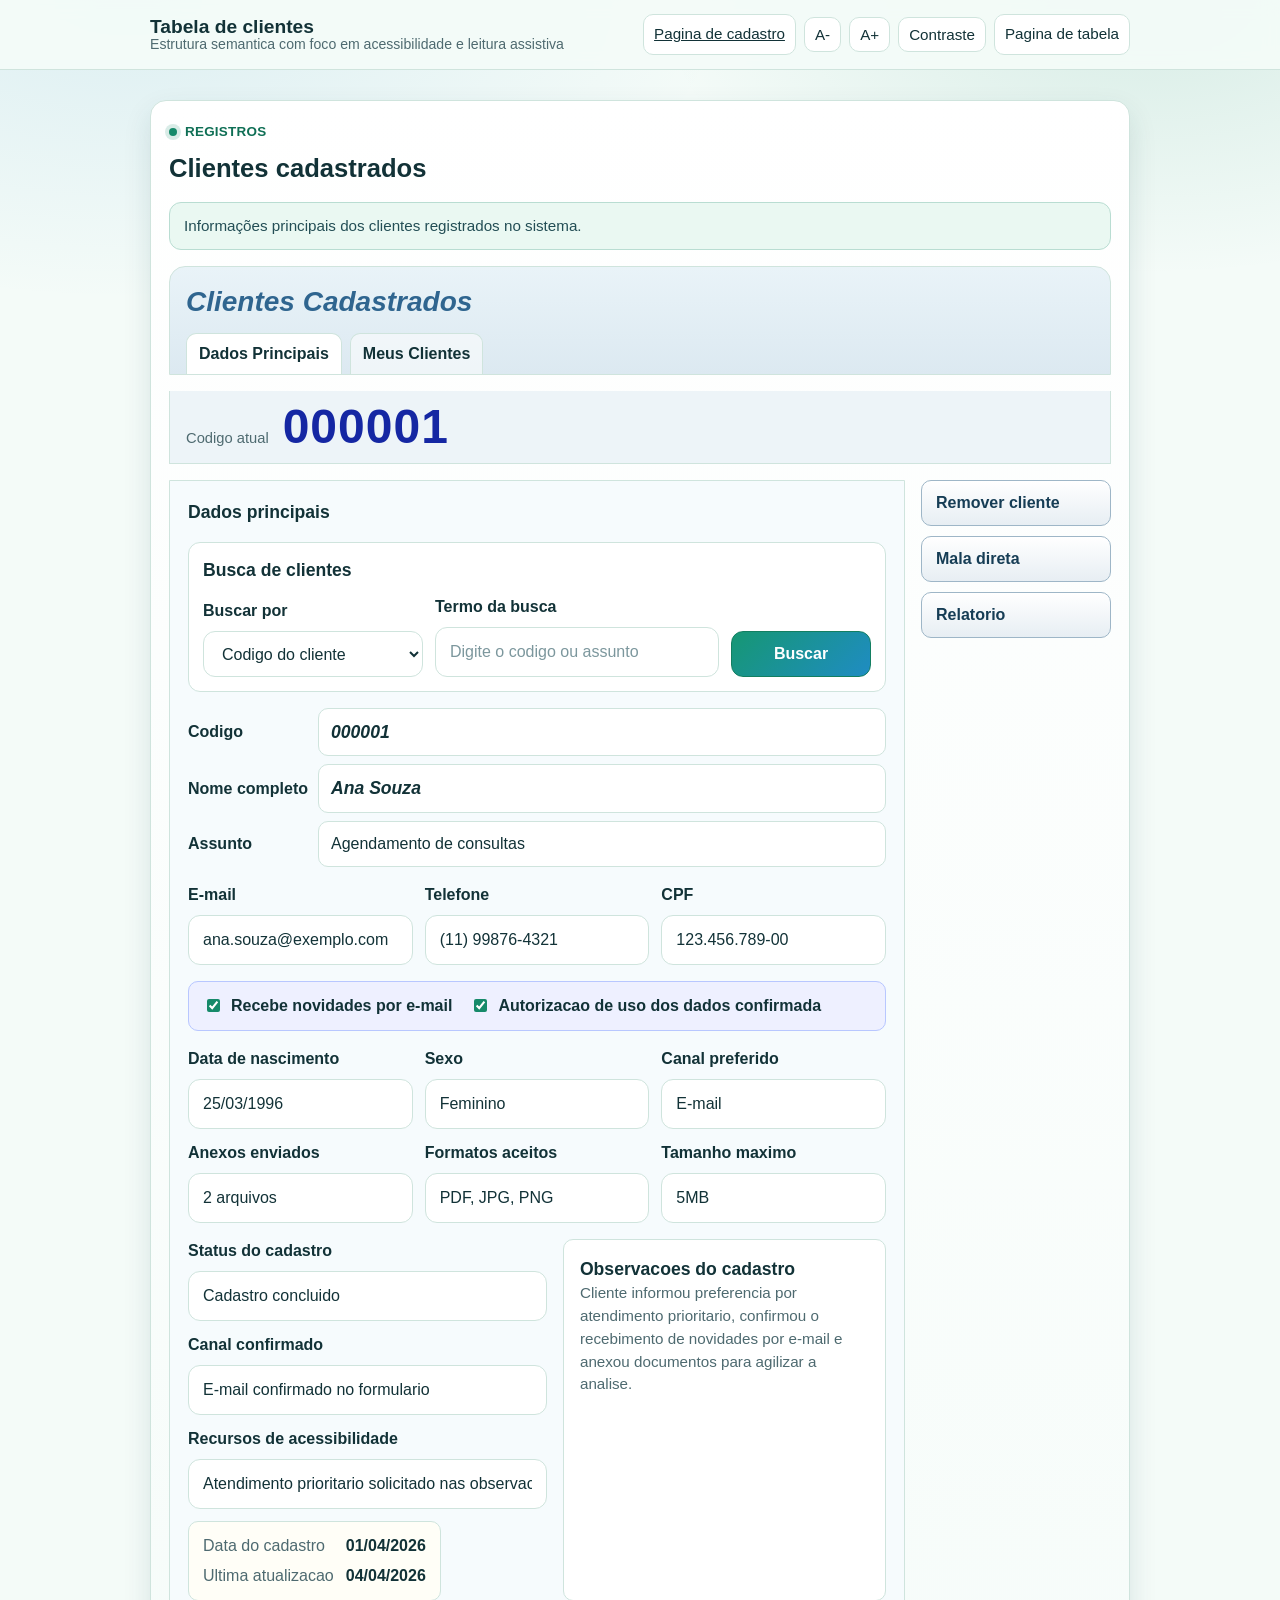
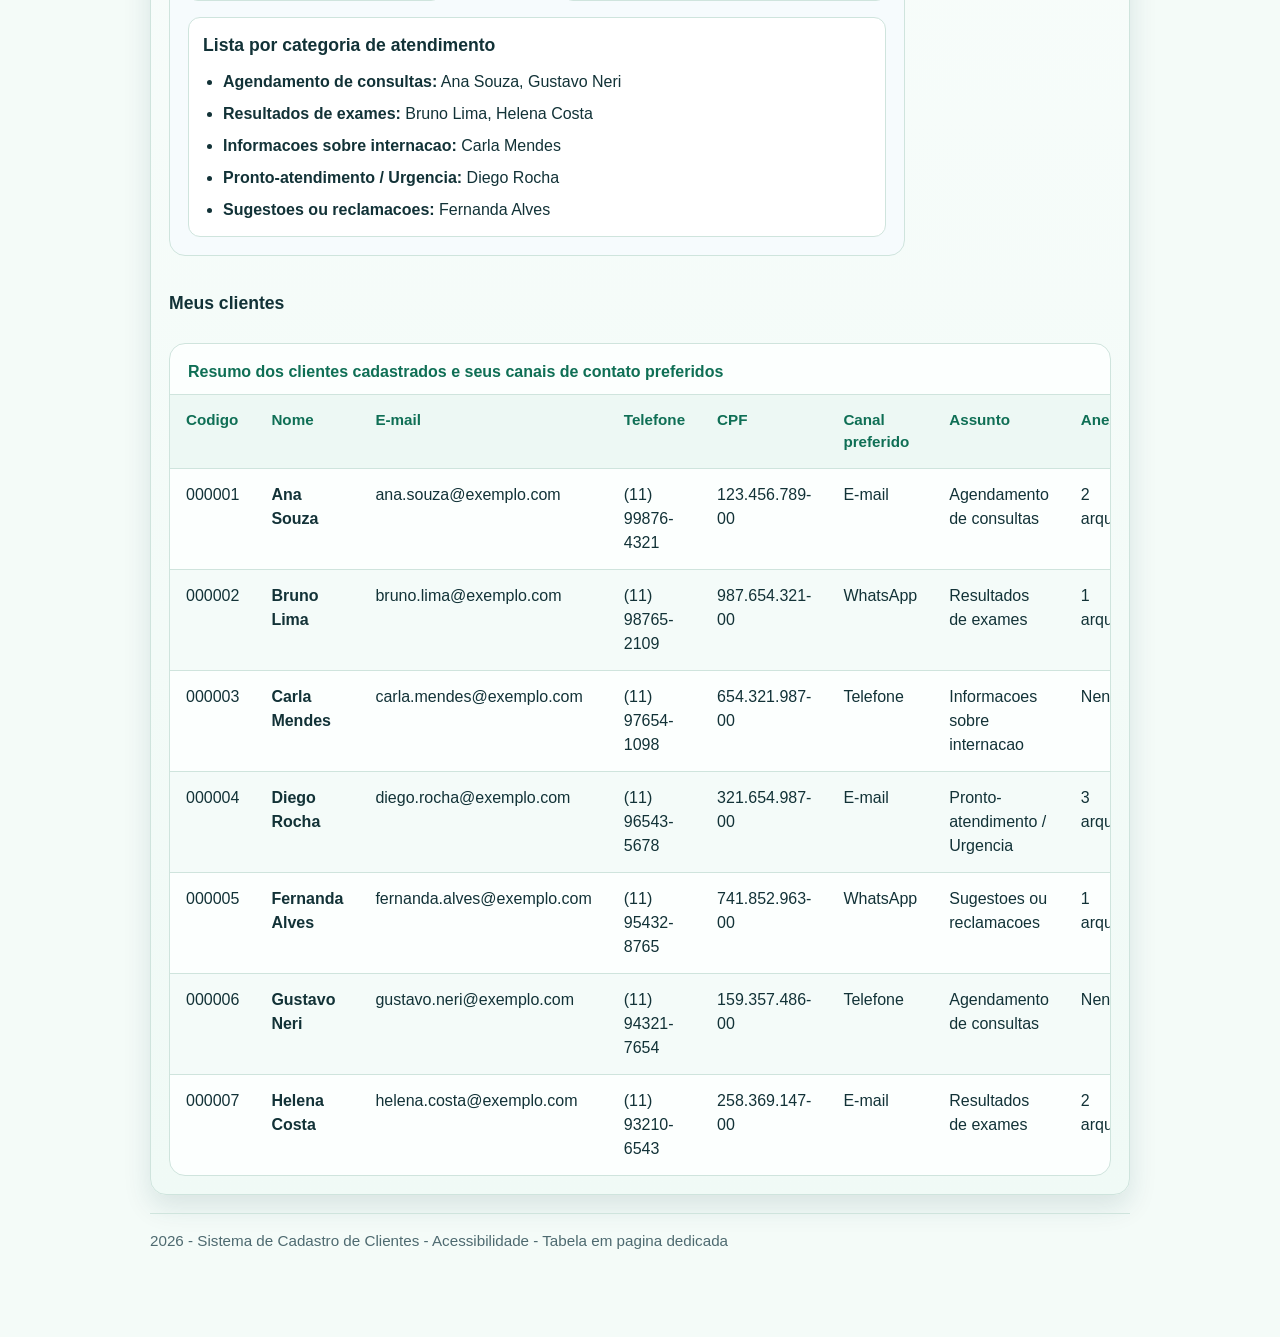
==== tabela.html @ d039dc59 "Tabela ajustada com dados mockados" ====
<!doctype html>
<html lang="pt-br">

<head>
  <meta charset="utf-8" />
  <meta name="viewport" content="width=device-width, initial-scale=1" />
  <title>Tabela de Clientes</title>
  <link rel="stylesheet" href="styles.css" />
  <script src="script.js" defer></script>
</head>

<body>
  <a class="skip-link" href="#conteudo-principal">Pular para o conteudo principal</a>

  <div class="topbar">
    <div class="container">
      <div class="topbar-inner">
        <div class="brand">
          <div class="brand-title">
            <div class="name">Tabela de clientes</div>
            <div class="tagline">Estrutura semantica com foco em acessibilidade e leitura assistiva</div>
          </div>
        </div>

        <div class="tools">
          <a class="nav-item" href="index.html">Pagina de cadastro</a>
          <button class="nav-item" id="btn-diminuir" title="Diminuir fonte"
            aria-label="Diminuir tamanho da fonte">A-</button>
          <button class="nav-item" id="btn-aumentar" title="Aumentar fonte"
            aria-label="Aumentar tamanho da fonte">A+</button>
          <button class="nav-item" id="btn-contraste" title="Alternar modo alto contraste"
            aria-pressed="false">Contraste</button>
          <span class="nav-item" aria-disabled="true">Pagina de tabela</span>
        </div>
      </div>
    </div>
  </div>

  <p id="acessibilidade-status" class="sr-only" role="status" aria-live="polite" aria-atomic="true"></p>

  <main class="page" id="conteudo-principal">
    <div class="container">
      <div class="card form-card">
        <div class="card-pad">
          <div class="kicker"><span class="dot"></span> Registros</div>
          <div class="headline form-headline">Clientes cadastrados</div>
          <section class="legacy-panel" aria-labelledby="titulo-painel" aria-describedby="descricao-tabela">
            <h2 class="sr-only" id="titulo-painel">Painel de clientes cadastrados</h2>
            <p class="form-helper" id="descricao-tabela">
              Informações principais dos clientes registrados no sistema.
            </p>

            <div class="legacy-header">
              <h3 class="legacy-title">Clientes Cadastrados</h3>
              <nav class="legacy-tabs" aria-label="Secoes da pagina de clientes">
                <a class="legacy-tab legacy-tab-active" href="#dados-principais" aria-current="page">Dados
                  Principais</a>
                <a class="legacy-tab" href="#meus-clientes">Meus Clientes</a>
              </nav>
            </div>

            <div class="legacy-toolbar" aria-label="Resumo do registro atual">
              <div class="legacy-toolbar-field">
                <span class="legacy-toolbar-label">Codigo atual</span>
                <strong class="legacy-code" aria-label="Codigo do cliente atual">000001</strong>
              </div>
            </div>

            <div class="legacy-layout">
              <section class="legacy-main" id="dados-principais" aria-labelledby="dados-principais-titulo">
                <h3 class="section-title section-title-no-margin" id="dados-principais-titulo">Dados principais</h3>

                <div class="table-search-panel" aria-labelledby="titulo-busca">
                  <h4 class="section-title section-title-no-margin" id="titulo-busca">Busca de clientes</h4>
                  <div class="table-search-grid">
                    <div class="form-group">
                      <label class="form-label" for="filtro-tipo">Buscar por</label>
                      <select class="form-input" id="filtro-tipo" name="filtro-tipo">
                        <option value="codigo">Codigo do cliente</option>
                        <option value="assunto">Assunto</option>
                      </select>
                    </div>
                    <div class="form-group">
                      <label class="form-label" for="filtro-valor">Termo da busca</label>
                      <input class="form-input" id="filtro-valor" name="filtro-valor" type="search"
                        placeholder="Digite o codigo ou assunto" />
                    </div>
                    <div class="form-group table-search-action">
                      <button class="form-button form-button-primary" id="btn-buscar-clientes"
                        type="button">Buscar</button>
                    </div>
                  </div>
                </div>

                <dl class="client-summary">
                  <div class="summary-row summary-row-strong">
                    <dt>Codigo</dt>
                    <dd>000001</dd>
                  </div>
                  <div class="summary-row summary-row-strong">
                    <dt>Nome completo</dt>
                    <dd>Ana Souza</dd>
                  </div>
                  <div class="summary-row">
                    <dt>Assunto</dt>
                    <dd>Agendamento de consultas</dd>
                  </div>
                </dl>

                <div class="legacy-grid legacy-grid-top">
                  <div class="form-group">
                    <label class="form-label" for="email-cliente">E-mail</label>
                    <input class="form-input" id="email-cliente" name="email-cliente" type="email"
                      value="ana.souza@exemplo.com" />
                  </div>
                  <div class="form-group">
                    <label class="form-label" for="telefone-cliente">Telefone</label>
                    <input class="form-input" id="telefone-cliente" name="telefone-cliente" type="tel"
                      value="(11) 99876-4321" />
                  </div>
                  <div class="form-group">
                    <label class="form-label" for="cpf-cliente">CPF</label>
                    <input class="form-input" id="cpf-cliente" name="cpf-cliente" type="text" value="123.456.789-00" />
                  </div>
                </div>

                <fieldset class="legacy-flags">
                  <legend class="sr-only">Consentimentos e preferencias</legend>
                  <label class="legacy-check">
                    <input type="checkbox" checked />
                    <span>Recebe novidades por e-mail</span>
                  </label>
                  <label class="legacy-check">
                    <input type="checkbox" checked />
                    <span>Autorizacao de uso dos dados confirmada</span>
                  </label>
                </fieldset>

                <div class="legacy-grid legacy-grid-address">
                  <div class="form-group">
                    <label class="form-label" for="nascimento-cliente">Data de nascimento</label>
                    <input class="form-input" id="nascimento-cliente" name="nascimento-cliente" type="text"
                      value="25/03/1996" />
                  </div>
                  <div class="form-group">
                    <label class="form-label" for="sexo-cliente">Sexo</label>
                    <input class="form-input" id="sexo-cliente" name="sexo-cliente" type="text" value="Feminino" />
                  </div>
                  <div class="form-group">
                    <label class="form-label" for="canal-preferido">Canal preferido</label>
                    <input class="form-input" id="canal-preferido" name="canal-preferido" type="text" value="E-mail" />
                  </div>
                  <div class="form-group">
                    <label class="form-label" for="anexos-enviados">Anexos enviados</label>
                    <input class="form-input" id="anexos-enviados" name="anexos-enviados" type="text"
                      value="2 arquivos" />
                  </div>
                  <div class="form-group">
                    <label class="form-label" for="formatos-anexo">Formatos aceitos</label>
                    <input class="form-input" id="formatos-anexo" name="formatos-anexo" type="text"
                      value="PDF, JPG, PNG" />
                  </div>
                  <div class="form-group">
                    <label class="form-label" for="limite-anexo">Tamanho maximo</label>
                    <input class="form-input" id="limite-anexo" name="limite-anexo" type="text" value="5MB" />
                  </div>
                </div>

                <div class="legacy-details">
                  <div class="legacy-contacts">
                    <div class="form-group">
                      <label class="form-label" for="status-cadastro">Status do cadastro</label>
                      <input class="form-input" id="status-cadastro" name="status-cadastro" type="text"
                        value="Cadastro concluido" />
                    </div>
                    <div class="form-group">
                      <label class="form-label" for="origem-contato">Canal confirmado</label>
                      <input class="form-input" id="origem-contato" name="origem-contato" type="text"
                        value="E-mail confirmado no formulario" />
                    </div>
                    <div class="form-group">
                      <label class="form-label" for="recursos-acessibilidade">Recursos de acessibilidade</label>
                      <input class="form-input" id="recursos-acessibilidade" name="recursos-acessibilidade" type="text"
                        value="Atendimento prioritario solicitado nas observacoes" />
                    </div>

                    <div class="legacy-date-card">
                      <span class="legacy-date-label">Data do cadastro</span>
                      <strong>01/04/2026</strong>
                      <span class="legacy-date-label">Ultima atualizacao</span>
                      <strong>04/04/2026</strong>
                    </div>
                  </div>

                  <div class="legacy-notes">
                    <h4 class="section-title section-title-no-margin">Observacoes do cadastro</h4>
                    <p class="table-note">
                      Cliente informou preferencia por atendimento prioritario, confirmou o recebimento de novidades por
                      e-mail e anexou documentos para agilizar a analise.
                    </p>
                  </div>
                </div>

                <section class="category-panel" aria-labelledby="titulo-categorias">
                  <h4 class="section-title section-title-no-margin" id="titulo-categorias">Lista por categoria de
                    atendimento</h4>
                  <ul class="category-list">
                    <li><strong>Agendamento de consultas:</strong> Ana Souza, Gustavo Neri</li>
                    <li><strong>Resultados de exames:</strong> Bruno Lima, Helena Costa</li>
                    <li><strong>Informacoes sobre internacao:</strong> Carla Mendes</li>
                    <li><strong>Pronto-atendimento / Urgencia:</strong> Diego Rocha</li>
                    <li><strong>Sugestoes ou reclamacoes:</strong> Fernanda Alves</li>
                  </ul>
                </section>
              </section>

              <aside class="legacy-sidebar" aria-label="Acoes do cadastro">
                <button class="legacy-action" type="button">Remover cliente</button>
                <button class="legacy-action" type="button">Mala direta</button>
                <button class="legacy-action" type="button">Relatorio</button>
              </aside>
            </div>

            <section class="table-section" id="meus-clientes" aria-labelledby="titulo-tabela">
              <h3 class="section-title" id="titulo-tabela">Meus clientes</h3>
              <div class="table-wrapper" tabindex="0" role="region" aria-labelledby="caption-clientes"
                aria-describedby="descricao-tabela">
                <table class="data-table" id="tabela-clientes">
                  <caption id="caption-clientes">Resumo dos clientes cadastrados e seus canais de contato preferidos
                  </caption>
                  <thead>
                    <tr>
                      <th scope="col">Codigo</th>
                      <th scope="col">Nome</th>
                      <th scope="col">E-mail</th>
                      <th scope="col">Telefone</th>
                      <th scope="col">CPF</th>
                      <th scope="col">Canal preferido</th>
                      <th scope="col">Assunto</th>
                      <th scope="col">Anexos</th>
                      <th scope="col">Consentimento</th>
                    </tr>
                  </thead>
                  <tbody>
                    <tr data-codigo="000001" data-assunto="agendamento de consultas">
                      <td>000001</td>
                      <th scope="row">Ana Souza</th>
                      <td>ana.souza@exemplo.com</td>
                      <td>(11) 99876-4321</td>
                      <td>123.456.789-00</td>
                      <td>E-mail</td>
                      <td>Agendamento de consultas</td>
                      <td>2 arquivos</td>
                      <td><span class="status-badge status-ok">Confirmado</span></td>
                    </tr>
                    <tr data-codigo="000002" data-assunto="resultados de exames">
                      <td>000002</td>
                      <th scope="row">Bruno Lima</th>
                      <td>bruno.lima@exemplo.com</td>
                      <td>(11) 98765-2109</td>
                      <td>987.654.321-00</td>
                      <td>WhatsApp</td>
                      <td>Resultados de exames</td>
                      <td>1 arquivo</td>
                      <td><span class="status-badge status-ok">Confirmado</span></td>
                    </tr>
                    <tr data-codigo="000003" data-assunto="informacoes sobre internacao">
                      <td>000003</td>
                      <th scope="row">Carla Mendes</th>
                      <td>carla.mendes@exemplo.com</td>
                      <td>(11) 97654-1098</td>
                      <td>654.321.987-00</td>
                      <td>Telefone</td>
                      <td>Informacoes sobre internacao</td>
                      <td>Nenhum</td>
                      <td><span class="status-badge status-warn">Pendente</span></td>
                    </tr>
                    <tr data-codigo="000004" data-assunto="pronto-atendimento / urgencia">
                      <td>000004</td>
                      <th scope="row">Diego Rocha</th>
                      <td>diego.rocha@exemplo.com</td>
                      <td>(11) 96543-5678</td>
                      <td>321.654.987-00</td>
                      <td>E-mail</td>
                      <td>Pronto-atendimento / Urgencia</td>
                      <td>3 arquivos</td>
                      <td><span class="status-badge status-info">Em analise</span></td>
                    </tr>
                    <tr data-codigo="000005" data-assunto="sugestoes ou reclamacoes">
                      <td>000005</td>
                      <th scope="row">Fernanda Alves</th>
                      <td>fernanda.alves@exemplo.com</td>
                      <td>(11) 95432-8765</td>
                      <td>741.852.963-00</td>
                      <td>WhatsApp</td>
                      <td>Sugestoes ou reclamacoes</td>
                      <td>1 arquivo</td>
                      <td><span class="status-badge status-ok">Confirmado</span></td>
                    </tr>
                    <tr data-codigo="000006" data-assunto="agendamento de consultas">
                      <td>000006</td>
                      <th scope="row">Gustavo Neri</th>
                      <td>gustavo.neri@exemplo.com</td>
                      <td>(11) 94321-7654</td>
                      <td>159.357.486-00</td>
                      <td>Telefone</td>
                      <td>Agendamento de consultas</td>
                      <td>Nenhum</td>
                      <td><span class="status-badge status-warn">Pendente</span></td>
                    </tr>
                    <tr data-codigo="000007" data-assunto="resultados de exames">
                      <td>000007</td>
                      <th scope="row">Helena Costa</th>
                      <td>helena.costa@exemplo.com</td>
                      <td>(11) 93210-6543</td>
                      <td>258.369.147-00</td>
                      <td>E-mail</td>
                      <td>Resultados de exames</td>
                      <td>2 arquivos</td>
                      <td><span class="status-badge status-info">Em analise</span></td>
                    </tr>
                  </tbody>
                </table>
              </div>
            </section>
          </section>
        </div>
      </div>

      <div class="footer">
        <div class="container">
          2026 - Sistema de Cadastro de Clientes - Acessibilidade - Tabela em pagina dedicada
        </div>
      </div>
    </div>
  </main>
</body>

</html>
---- styles.css ----
﻿:root {
  --bg: #f4fbf8;
  --bg-soft: #e8f6f1;
  --surface: #ffffff;
  --surface-alt: #f0faf6;
  --text: #123237;
  --muted: #4e6a70;
  --brand: #168a6a;
  --brand-strong: #0f6f55;
  --accent: #1f8cc3;
  --border: #cfe4dd;
  --shadow: 0 12px 28px rgba(17, 68, 78, 0.12);
  --focus: rgba(22, 138, 106, 0.35);
  --base-font: 16px;
}

* {
  box-sizing: border-box;
}

body {
  margin: 0;
  font-family: "Segoe UI", Tahoma, Geneva, Verdana, sans-serif;
  background:
    radial-gradient(1000px 500px at 10% 0%, rgba(31, 140, 195, 0.11), transparent 60%),
    radial-gradient(900px 500px at 90% 0%, rgba(22, 138, 106, 0.13), transparent 55%),
    var(--bg);
  color: var(--text);
  font-size: var(--base-font);
  line-height: 1.5;
}

.container {
  width: min(980px, 92vw);
  margin: 0 auto;
}

.topbar {
  position: sticky;
  top: 0;
  z-index: 50;
  background: rgba(244, 251, 248, 0.94);
  backdrop-filter: blur(8px);
  border-bottom: 1px solid var(--border);
}

.topbar-inner {
  display: flex;
  align-items: center;
  justify-content: space-between;
  gap: 16px;
  padding: 14px 0;
}

.brand {
  display: flex;
  align-items: center;
}

.brand-title {
  display: flex;
  flex-direction: column;
  line-height: 1.1;
}

.brand-title .name {
  font-weight: 800;
  font-size: 1.2rem;
}

.brand-title .tagline {
  font-size: 0.88em;
  color: var(--muted);
}

.tools {
  display: flex;
  gap: 8px;
  align-items: center;
  flex-wrap: wrap;
  justify-content: flex-end;
}

.nav-item {
  padding: 8px 10px;
  border-radius: 10px;
  border: 1px solid var(--border);
  background: var(--surface);
  color: var(--text);
  font-size: 0.95em;
  cursor: pointer;
  outline: 2px solid transparent;
  outline-offset: 2px;
  transition: border-color 0.15s ease, transform 0.05s ease, outline-color 0.15s ease;
}

.nav-item:hover {
  border-color: #9ac7bb;
}

.nav-item:focus {
  outline-color: var(--focus);
  border-color: var(--brand);
}

.nav-item:active {
  transform: translateY(1px);
}

.skip-link {
  position: absolute;
  left: 12px;
  top: -48px;
  padding: 10px 12px;
  border-radius: 10px;
  background: var(--brand-strong);
  color: #ffffff;
  text-decoration: none;
  font-weight: 700;
  z-index: 100;
}

.skip-link:focus {
  top: 12px;
  outline: 3px solid var(--focus);
}

.page {
  padding: 20px 0 56px;
}

.card {
  border: 1px solid var(--border);
  border-radius: 16px;
  background: linear-gradient(180deg, var(--surface), var(--surface-alt));
  box-shadow: var(--shadow);
}

.form-card {
  margin-top: 10px;
}

.card-pad {
  padding: 18px;
}

.kicker {
  display: inline-flex;
  align-items: center;
  gap: 8px;
  color: var(--brand-strong);
  font-size: 0.84em;
  letter-spacing: 0.25px;
  text-transform: uppercase;
  font-weight: 700;
}

.dot {
  width: 8px;
  height: 8px;
  border-radius: 999px;
  background: var(--brand);
  box-shadow: 0 0 0 4px rgba(22, 138, 106, 0.16);
}

.headline {
  margin-top: 10px;
  font-size: clamp(1.35rem, 2vw, 1.9rem);
  line-height: 1.2;
  font-weight: 800;
}

.form-headline {
  margin-bottom: 6px;
}

.subhead {
  margin-top: 10px;
  color: var(--muted);
}

.form-subhead {
  max-width: 70ch;
}

.section-title {
  margin: 0 0 12px;
  font-size: 1.1rem;
  font-weight: 800;
}

.section-title-no-margin {
  margin: 0;
}

.sr-only {
  position: absolute;
  width: 1px;
  height: 1px;
  padding: 0;
  margin: -1px;
  overflow: hidden;
  clip: rect(0, 0, 0, 0);
  white-space: nowrap;
  border: 0;
}

.client-form {
  margin-top: 18px;
  display: grid;
  gap: 16px;
}

.form-helper {
  margin: 0;
  padding: 12px 14px;
  border-radius: 12px;
  border: 1px solid #b9ddd2;
  background: #eaf8f2;
  color: #234e55;
  font-size: 0.95em;
}

.form-fieldset {
  margin: 0;
  padding: 16px;
  border: 1px solid var(--border);
  border-radius: 14px;
  background: #fcfffe;
}

.form-legend {
  padding: 0 8px;
  font-weight: 800;
}

.form-grid {
  display: grid;
  grid-template-columns: repeat(2, minmax(0, 1fr));
  gap: 14px;
}

.form-group {
  display: grid;
  gap: 8px;
}

.form-group-full {
  grid-column: 1 / -1;
}

.form-label {
  font-weight: 700;
}

.form-input {
  width: 100%;
  min-height: 46px;
  padding: 12px 14px;
  border: 1px solid var(--border);
  border-radius: 12px;
  background: #ffffff;
  color: var(--text);
  font: inherit;
}

.form-input::placeholder {
  color: #7c979d;
}

.form-input:focus,
.choice-card:focus-within,
.check-item:focus-within,
.form-button:focus {
  outline: 3px solid var(--focus);
  outline-offset: 2px;
  border-color: var(--brand);
}

.form-textarea {
  min-height: 120px;
  resize: vertical;
}

.form-hint {
  margin: 0;
  color: var(--muted);
  font-size: 0.92em;
}

.upload-zone {
  position: relative;
  display: grid;
  place-items: center;
  min-height: 200px;
  padding: 24px;
  border: 3px dashed var(--brand);
  border-radius: 20px;
  background:
    radial-gradient(circle at top, rgba(31, 140, 195, 0.1), transparent 55%),
    linear-gradient(180deg, #f8fdfb, #eaf7f1);
  cursor: pointer;
  overflow: hidden;
  transition: border-color 0.15s ease, background 0.15s ease, box-shadow 0.15s ease, transform 0.05s ease;
}

.upload-zone::before {
  content: "";
  position: absolute;
  inset: 10px;
  border: 1px dashed rgba(22, 138, 106, 0.22);
  border-radius: 14px;
  pointer-events: none;
}

.upload-zone:hover,
.upload-zone:focus {
  border-color: var(--accent);
  background:
    radial-gradient(circle at top, rgba(31, 140, 195, 0.14), transparent 55%),
    linear-gradient(180deg, #f3fbf8, #e2f4ed);
  box-shadow: 0 0 0 4px rgba(22, 138, 106, 0.12), 0 14px 26px rgba(17, 68, 78, 0.08);
}

.upload-zone:active {
  transform: translateY(1px);
}

.upload-zone.dragover {
  border-color: var(--brand-strong);
  background:
    radial-gradient(circle at top, rgba(31, 140, 195, 0.18), transparent 55%),
    linear-gradient(180deg, #e7f7f1, #d8f0e8);
  box-shadow: 0 0 0 5px rgba(31, 140, 195, 0.14), 0 14px 28px rgba(17, 68, 78, 0.12);
}

.upload-content {
  display: grid;
  gap: 8px;
  justify-items: center;
}

.upload-zone-image {
  width: 132px;
  max-width: 100%;
  height: auto;
  filter: drop-shadow(0 10px 18px rgba(17, 68, 78, 0.12));
  transition: transform 0.18s ease;
}

.upload-zone:hover .upload-zone-image,
.upload-zone:focus .upload-zone-image,
.upload-zone.dragover .upload-zone-image {
  transform: scale(1.05);
}

.upload-text {
  margin: 0;
  max-width: 34ch;
  color: var(--text);
  font-weight: 600;
  text-align: center;
}

.upload-link {
  color: inherit;
  font-weight: inherit;
  text-decoration: none;
}

.upload-help {
  display: grid;
  justify-items: center;
  gap: 10px;
  margin-top: 12px;
}

.upload-help-image {
  width: 72px;
  max-width: 100%;
  height: auto;
}

.upload-help-text {
  text-align: center;
  font-weight: 700;
}

.table-section {
  margin-top: 18px;
  display: grid;
  gap: 14px;
}

.legacy-panel {
  margin-top: 18px;
  display: grid;
  gap: 16px;
}

.legacy-header {
  display: grid;
  gap: 10px;
  padding: 14px 16px 0;
  border: 1px solid var(--border);
  border-radius: 16px 16px 0 0;
  background: linear-gradient(180deg, #e9f3f8, #dce9f1);
}

.legacy-title {
  margin: 0;
  color: #2f658f;
  font-size: 1.75rem;
  font-style: italic;
}

.legacy-tabs {
  display: flex;
  gap: 8px;
  flex-wrap: wrap;
}

.legacy-tab {
  padding: 8px 12px;
  border: 1px solid var(--border);
  border-bottom: none;
  border-radius: 10px 10px 0 0;
  background: rgba(255, 255, 255, 0.55);
  color: var(--text);
  text-decoration: none;
  font-weight: 700;
}

.legacy-tab-active {
  background: #ffffff;
}

.legacy-toolbar {
  display: flex;
  align-items: center;
  justify-content: space-between;
  gap: 16px;
  flex-wrap: wrap;
  padding: 12px 16px;
  border: 1px solid var(--border);
  border-top: none;
  background: #edf4f8;
}

.legacy-check {
  display: inline-flex;
  align-items: center;
  gap: 8px;
  font-weight: 600;
}

.legacy-check input {
  accent-color: var(--brand);
}

.legacy-toolbar-field {
  display: flex;
  align-items: baseline;
  gap: 14px;
}

.legacy-toolbar-label {
  color: var(--muted);
  font-size: 0.92em;
}

.legacy-code {
  color: #1527a3;
  font-size: clamp(2rem, 4vw, 3rem);
  line-height: 1;
  letter-spacing: 1px;
}

.legacy-layout {
  display: grid;
  grid-template-columns: minmax(0, 1fr) 190px;
  gap: 16px;
  align-items: start;
}

.legacy-main {
  display: grid;
  gap: 16px;
  padding: 18px;
  border: 1px solid var(--border);
  border-radius: 0 0 16px 16px;
  background: #f6fbfd;
}

.table-search-panel,
.category-panel {
  display: grid;
  gap: 12px;
  padding: 14px;
  border: 1px solid var(--border);
  border-radius: 12px;
  background: #ffffff;
}

.table-search-grid {
  display: grid;
  grid-template-columns: 220px minmax(0, 1fr) auto;
  gap: 12px;
  align-items: end;
}

.table-search-action {
  min-width: 140px;
}

.category-list {
  margin: 0;
  padding-left: 20px;
  color: var(--text);
}

.category-list li + li {
  margin-top: 8px;
}

.client-summary {
  margin: 0;
  display: grid;
  gap: 8px;
}

.summary-row {
  display: grid;
  grid-template-columns: 120px minmax(0, 1fr);
  gap: 10px;
  align-items: center;
}

.summary-row dt {
  font-weight: 700;
}

.summary-row dd {
  margin: 0;
  padding: 10px 12px;
  border: 1px solid var(--border);
  border-radius: 10px;
  background: #ffffff;
}

.summary-row-strong dd {
  font-size: 1.1rem;
  font-style: italic;
  font-weight: 800;
}

.legacy-grid {
  display: grid;
  gap: 12px;
}

.legacy-grid-top {
  grid-template-columns: repeat(3, minmax(0, 1fr));
}

.legacy-grid-address {
  grid-template-columns: repeat(3, minmax(0, 1fr));
}

.legacy-grid-phones {
  grid-template-columns: repeat(2, minmax(0, 1fr));
}

.legacy-col-span-2 {
  grid-column: span 2;
}

.legacy-flags {
  display: flex;
  flex-wrap: wrap;
  gap: 18px;
  margin: 0;
  padding: 12px 14px;
  border: 1px solid #b8c7ff;
  border-radius: 10px;
  background: #eef0ff;
}

.legacy-details {
  display: grid;
  grid-template-columns: minmax(0, 1fr) minmax(260px, 0.9fr);
  gap: 16px;
}

.legacy-contacts {
  display: grid;
  gap: 12px;
}

.legacy-date-card {
  display: grid;
  grid-template-columns: auto auto;
  gap: 6px 12px;
  width: fit-content;
  padding: 12px 14px;
  border: 1px solid var(--border);
  border-radius: 10px;
  background: #fffef7;
}

.legacy-date-label {
  color: var(--muted);
}

.legacy-notes {
  min-height: 100%;
  padding: 16px;
  border: 1px solid var(--border);
  border-radius: 10px;
  background: #ffffff;
}

.legacy-sidebar {
  display: grid;
  gap: 10px;
}

.legacy-action {
  min-height: 46px;
  padding: 0 14px;
  border: 1px solid #9eb6c7;
  border-radius: 10px;
  background: linear-gradient(180deg, #ffffff, #e7eef3);
  color: #163d55;
  font: inherit;
  font-weight: 700;
  text-align: left;
  cursor: pointer;
}

.legacy-action:hover,
.legacy-action:focus {
  outline: 3px solid var(--focus);
  outline-offset: 2px;
  border-color: #5d92b2;
}

.table-wrapper {
  overflow-x: auto;
  border: 1px solid var(--border);
  border-radius: 16px;
  background: #fcfffe;
  box-shadow: inset 0 1px 0 rgba(255, 255, 255, 0.7);
}

.table-wrapper:focus {
  outline: 3px solid var(--focus);
  outline-offset: 3px;
}

.data-table {
  width: 100%;
  min-width: 760px;
  border-collapse: collapse;
}

.data-table caption {
  padding: 16px 18px 10px;
  color: var(--brand-strong);
  font-weight: 800;
  text-align: left;
}

.data-table th,
.data-table td {
  padding: 14px 16px;
  border-top: 1px solid var(--border);
  text-align: left;
  vertical-align: top;
}

.data-table thead th {
  position: sticky;
  top: 0;
  z-index: 1;
  background: #edf8f4;
  color: var(--brand-strong);
  font-size: 0.95em;
}

.data-table tbody th {
  font-weight: 800;
}

.data-table tbody tr:nth-child(even) {
  background: rgba(232, 246, 241, 0.45);
}

.data-table tbody tr:hover {
  background: rgba(31, 140, 195, 0.08);
}

.status-badge {
  display: inline-flex;
  align-items: center;
  justify-content: center;
  min-width: 96px;
  padding: 6px 10px;
  border-radius: 999px;
  font-size: 0.9em;
  font-weight: 800;
}

.status-ok {
  background: #e7f7ef;
  color: #196b47;
}

.status-warn {
  background: #fff3d9;
  color: #8a5a00;
}

.status-info {
  background: #e5f3fb;
  color: #145b82;
}

.table-note {
  margin: 0;
  color: var(--muted);
  font-size: 0.95em;
}

.choice-group {
  display: grid;
  grid-template-columns: repeat(3, minmax(0, 1fr));
  gap: 10px;
}

.choice-card,
.check-item {
  display: flex;
  align-items: flex-start;
  gap: 10px;
  padding: 12px 14px;
  border: 1px solid var(--border);
  border-radius: 12px;
  background: #f7fcfa;
}

.choice-card input,
.check-item input {
  margin-top: 3px;
  accent-color: var(--brand);
}

.check-list {
  display: grid;
  gap: 10px;
}

.form-actions {
  display: flex;
  gap: 12px;
  flex-wrap: wrap;
}

.form-button {
  min-height: 46px;
  padding: 0 18px;
  border: 1px solid var(--border);
  border-radius: 12px;
  font: inherit;
  font-weight: 700;
  cursor: pointer;
  color: var(--text);
  background: #f8fdfb;
  transition: transform 0.05s ease, border-color 0.15s ease, background 0.15s ease;
}

.form-button:hover {
  border-color: #8bbcaf;
}

.form-button:active {
  transform: translateY(1px);
}

.form-button-primary {
  color: #ffffff;
  border-color: #137f61;
  background: linear-gradient(135deg, #169773, #1f8cc3);
}

.form-button-secondary {
  background: #edf7f3;
}

.footer {
  margin-top: 18px;
  padding: 16px 0 28px;
  border-top: 1px solid var(--border);
  color: var(--muted);
  font-size: 0.95em;
}

@media (max-width: 860px) {
  .topbar-inner {
    flex-direction: column;
    align-items: flex-start;
  }

  .tools {
    width: 100%;
    justify-content: flex-start;
  }

  .legacy-layout,
  .legacy-details {
    grid-template-columns: 1fr;
  }

  .legacy-sidebar {
    grid-template-columns: repeat(2, minmax(0, 1fr));
  }
}

@media (max-width: 720px) {
  .form-grid,
  .choice-group {
    grid-template-columns: 1fr;
  }

  .table-search-grid,
  .summary-row,
  .legacy-grid-top,
  .legacy-grid-address,
  .legacy-grid-phones,
  .legacy-sidebar,
  .legacy-date-card {
    grid-template-columns: 1fr;
  }

  .legacy-col-span-2 {
    grid-column: auto;
  }

  .legacy-toolbar {
    align-items: flex-start;
  }

  .legacy-toolbar-field {
    flex-direction: column;
    align-items: flex-start;
    gap: 8px;
  }

  .data-table th,
  .data-table td {
    padding: 12px 14px;
  }
}

body.alto-contraste {
  --bg: #000000 !important;
  --bg-soft: #000000 !important;
  --surface: #111111 !important;
  --surface-alt: #111111 !important;
  --text: #ffffff !important;
  --muted: #f0f0f0 !important;
  --brand: #ffff00 !important;
  --brand-strong: #ffff00 !important;
  --accent: #ffff00 !important;
  --border: rgba(255, 255, 255, 0.55) !important;
  --focus: rgba(255, 255, 0, 0.45) !important;
  --shadow: none !important;
  background: #000000 !important;
}

body.alto-contraste #btn-contraste {
  border: 2px solid #ffff00 !important;
  background: rgba(255, 255, 0, 0.15) !important;
  color: #ffff00 !important;
  font-weight: 700 !important;
}

body.alto-contraste .form-helper,
body.alto-contraste .form-fieldset,
body.alto-contraste .form-input,
body.alto-contraste .choice-card,
body.alto-contraste .check-item,
body.alto-contraste .form-button,
body.alto-contraste .legacy-header,
body.alto-contraste .legacy-toolbar,
body.alto-contraste .legacy-main,
body.alto-contraste .legacy-flags,
body.alto-contraste .legacy-action,
body.alto-contraste .summary-row dd,
body.alto-contraste .legacy-notes,
body.alto-contraste .legacy-date-card,
body.alto-contraste .table-wrapper,
body.alto-contraste .data-table th,
body.alto-contraste .data-table td {
  border-color: rgba(255, 255, 255, 0.65) !important;
}

body.alto-contraste .form-helper {
  background: rgba(255, 255, 0, 0.12) !important;
  color: #ffffff !important;
}

body.alto-contraste .form-input,
body.alto-contraste .form-fieldset,
body.alto-contraste .choice-card,
body.alto-contraste .check-item,
body.alto-contraste .form-button-secondary,
body.alto-contraste .legacy-header,
body.alto-contraste .legacy-toolbar,
body.alto-contraste .legacy-main,
body.alto-contraste .legacy-flags,
body.alto-contraste .legacy-action,
body.alto-contraste .summary-row dd,
body.alto-contraste .legacy-notes,
body.alto-contraste .legacy-date-card,
body.alto-contraste .table-wrapper,
body.alto-contraste .data-table thead th,
body.alto-contraste .data-table tbody tr:nth-child(even) {
  background: rgba(255, 255, 255, 0.06) !important;
}

body.alto-contraste .form-button-primary {
  background: rgba(255, 255, 0, 0.2) !important;
  color: #ffff00 !important;
}

body.alto-contraste .legacy-title,
body.alto-contraste .legacy-code,
body.alto-contraste .legacy-tab,
body.alto-contraste .legacy-action {
  color: #ffff00 !important;
}

body.alto-contraste .status-badge {
  border: 1px solid #ffff00 !important;
  background: transparent !important;
  color: #ffff00 !important;
}
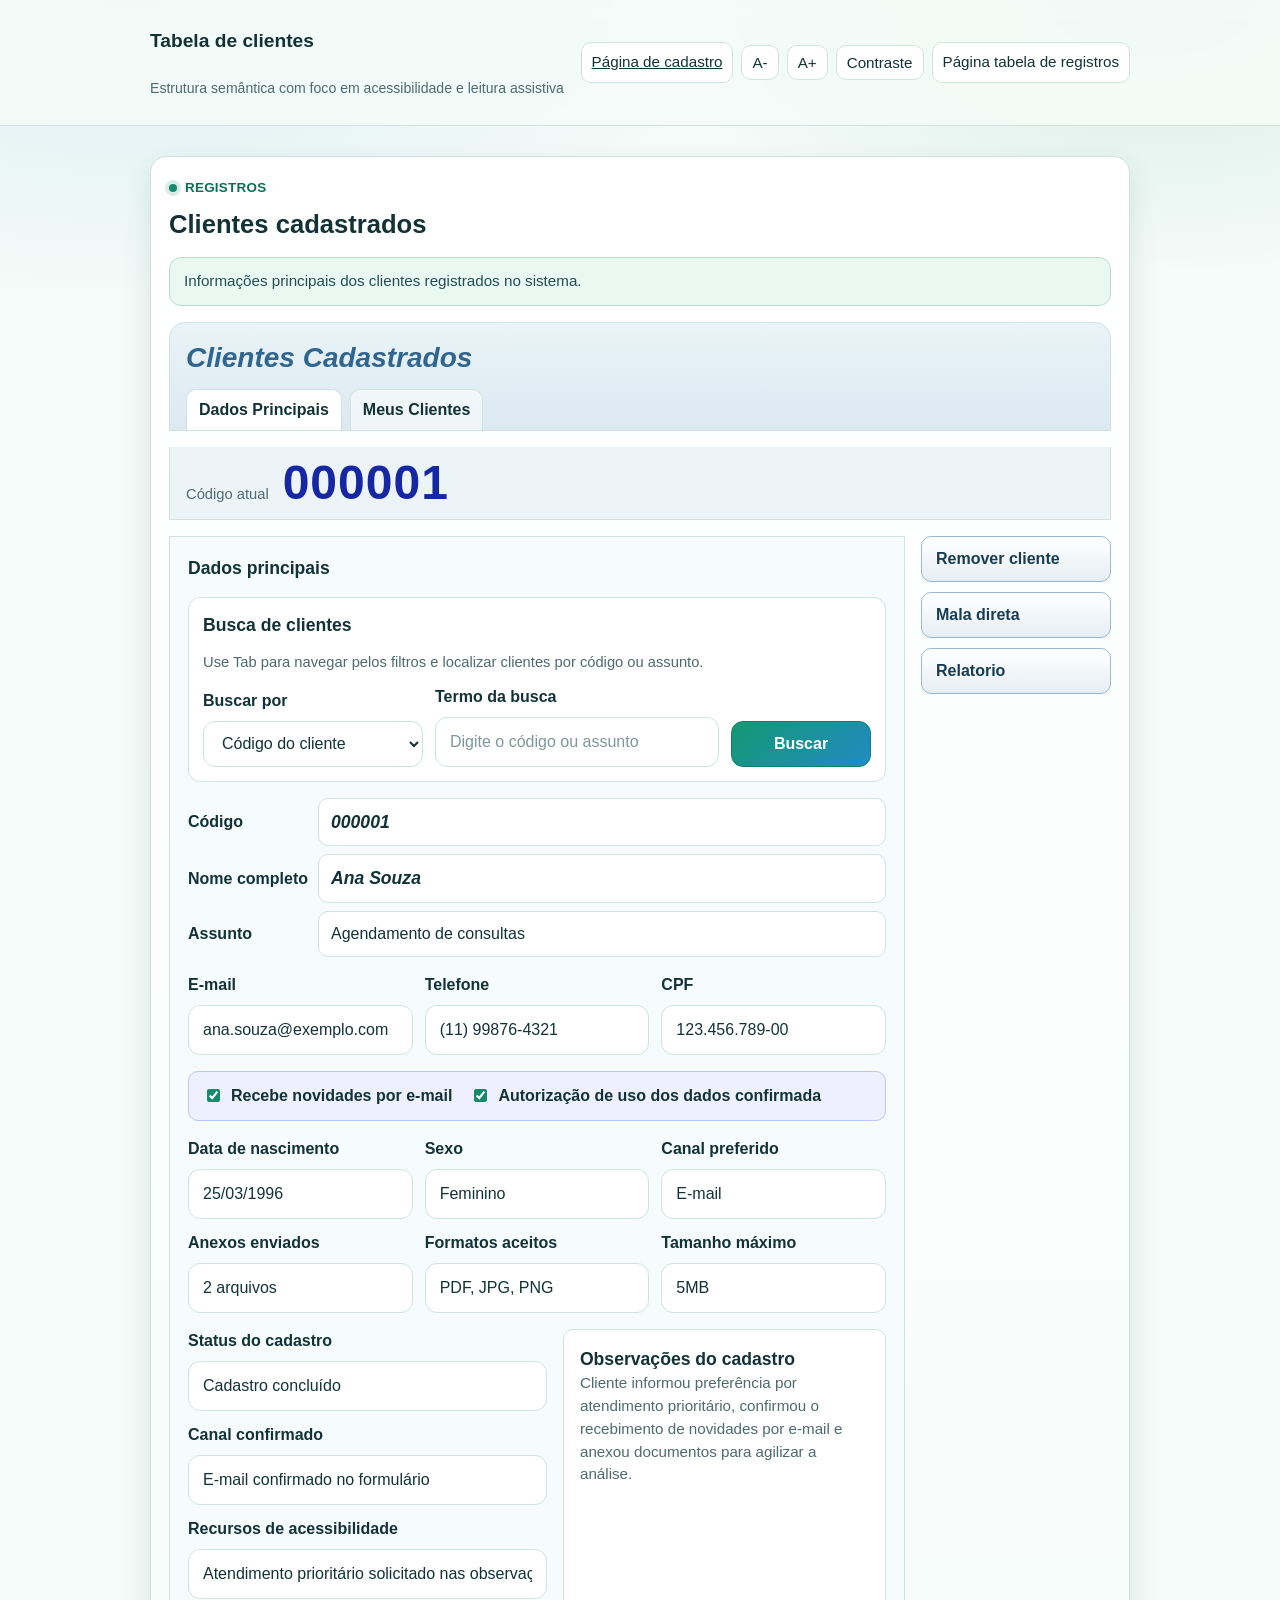
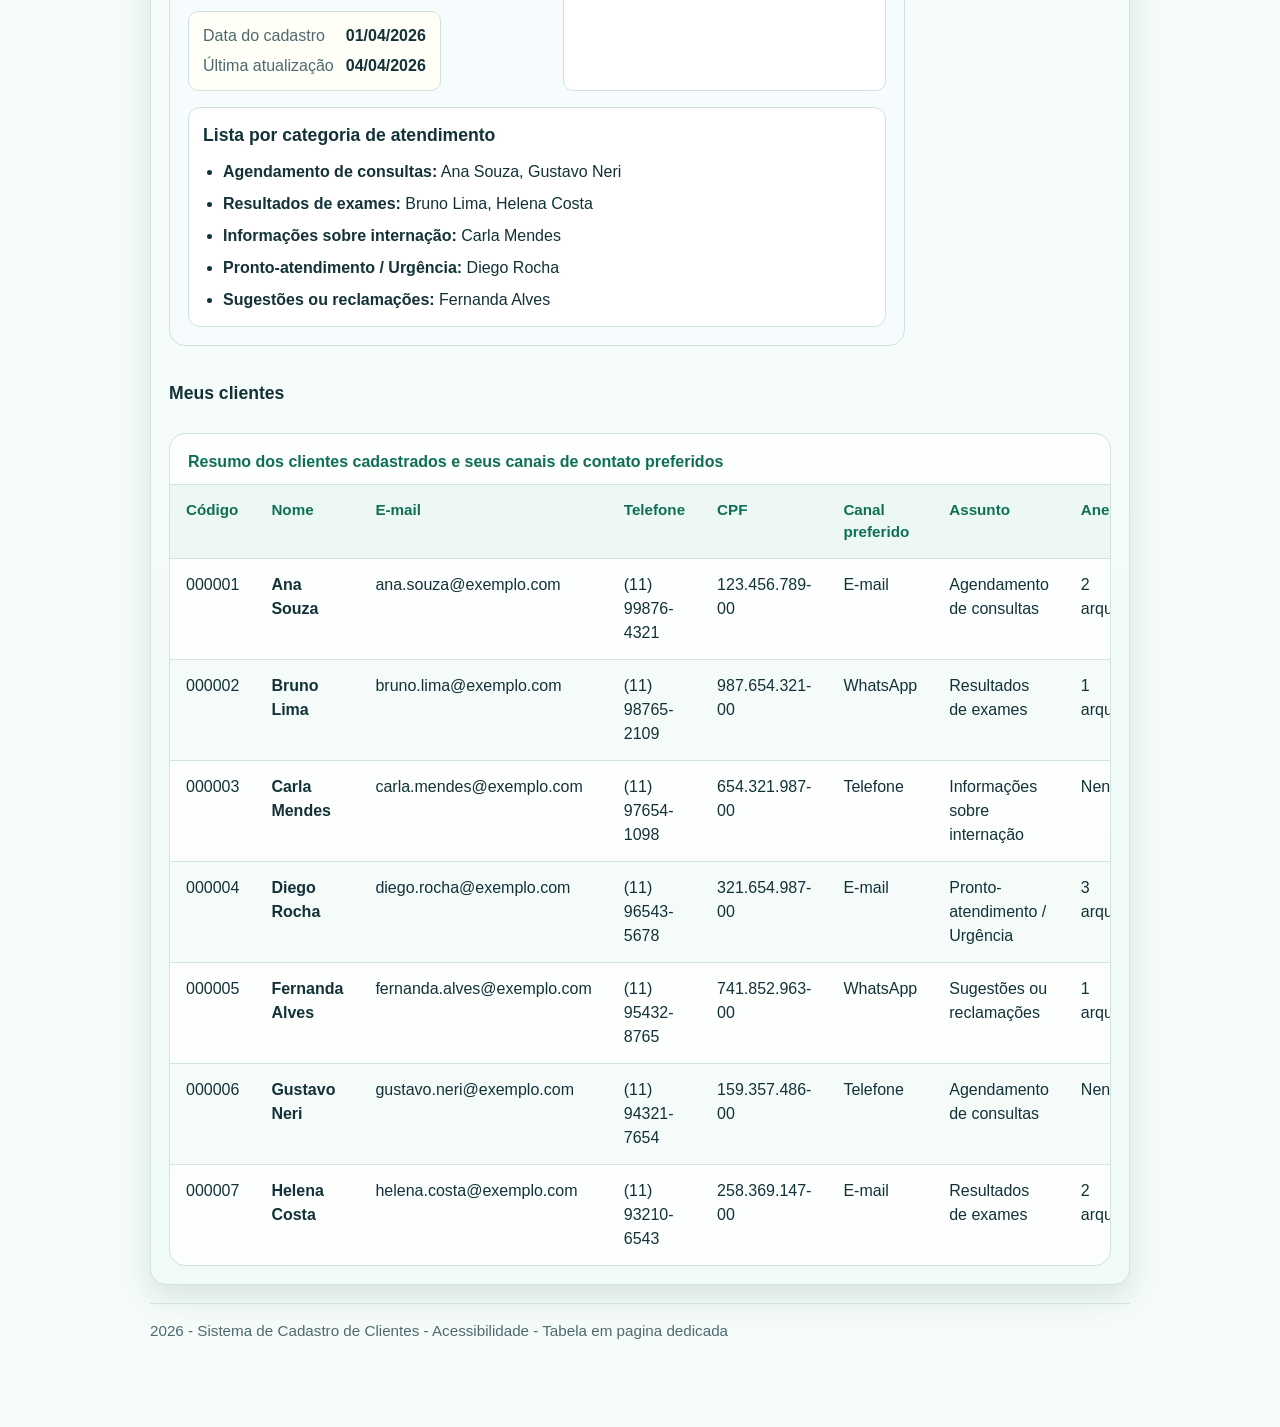
==== commit 47441e16: "Adicionado atributos ARIA e arquivo README" ====
--- a/tabela.html
+++ b/tabela.html
@@ -10,31 +10,31 @@
 </head>
 
 <body>
-  <a class="skip-link" href="#conteudo-principal">Pular para o conteudo principal</a>
-
-  <div class="topbar">
+  <a class="skip-link" href="#conteudo-principal">Pular para o conteúdo principal</a>
+
+  <header class="topbar" aria-label="Cabeçalho principal">
     <div class="container">
       <div class="topbar-inner">
         <div class="brand">
-          <div class="brand-title">
-            <div class="name">Tabela de clientes</div>
-            <div class="tagline">Estrutura semantica com foco em acessibilidade e leitura assistiva</div>
-          </div>
+          <section class="brand-title" aria-labelledby="titulo-pagina-tabela" aria-describedby="descricao-pagina-tabela">
+            <h1 class="name" id="titulo-pagina-tabela">Tabela de clientes</h1>
+            <p class="tagline" id="descricao-pagina-tabela">Estrutura semântica com foco em acessibilidade e leitura assistiva</p>
+          </section>
         </div>
 
-        <div class="tools">
-          <a class="nav-item" href="index.html">Pagina de cadastro</a>
+        <nav class="tools" aria-label="Acessos rápidos e recursos de acessibilidade">
+          <a class="nav-item" href="index.html">Página de cadastro</a>
           <button class="nav-item" id="btn-diminuir" title="Diminuir fonte"
             aria-label="Diminuir tamanho da fonte">A-</button>
           <button class="nav-item" id="btn-aumentar" title="Aumentar fonte"
             aria-label="Aumentar tamanho da fonte">A+</button>
           <button class="nav-item" id="btn-contraste" title="Alternar modo alto contraste"
             aria-pressed="false">Contraste</button>
-          <span class="nav-item" aria-disabled="true">Pagina de tabela</span>
-        </div>
+          <span class="nav-item" aria-disabled="true">Página tabela de registros</span>
+        </nav>
       </div>
     </div>
-  </div>
+  </header>
 
   <p id="acessibilidade-status" class="sr-only" role="status" aria-live="polite" aria-atomic="true"></p>
 
@@ -52,7 +52,7 @@
 
             <div class="legacy-header">
               <h3 class="legacy-title">Clientes Cadastrados</h3>
-              <nav class="legacy-tabs" aria-label="Secoes da pagina de clientes">
+              <nav class="legacy-tabs" aria-label="Seções da página de clientes">
                 <a class="legacy-tab legacy-tab-active" href="#dados-principais" aria-current="page">Dados
                   Principais</a>
                 <a class="legacy-tab" href="#meus-clientes">Meus Clientes</a>
@@ -61,8 +61,8 @@
 
             <div class="legacy-toolbar" aria-label="Resumo do registro atual">
               <div class="legacy-toolbar-field">
-                <span class="legacy-toolbar-label">Codigo atual</span>
-                <strong class="legacy-code" aria-label="Codigo do cliente atual">000001</strong>
+                <span class="legacy-toolbar-label">Código atual</span>
+                <strong class="legacy-code" aria-label="Código do cliente atual">000001</strong>
               </div>
             </div>
 
@@ -70,31 +70,32 @@
               <section class="legacy-main" id="dados-principais" aria-labelledby="dados-principais-titulo">
                 <h3 class="section-title section-title-no-margin" id="dados-principais-titulo">Dados principais</h3>
 
-                <div class="table-search-panel" aria-labelledby="titulo-busca">
+                <div class="table-search-panel" aria-labelledby="titulo-busca" aria-describedby="ajuda-busca-clientes">
                   <h4 class="section-title section-title-no-margin" id="titulo-busca">Busca de clientes</h4>
+                  <p class="form-hint" id="ajuda-busca-clientes">Use Tab para navegar pelos filtros e localizar clientes por código ou assunto.</p>
                   <div class="table-search-grid">
                     <div class="form-group">
                       <label class="form-label" for="filtro-tipo">Buscar por</label>
-                      <select class="form-input" id="filtro-tipo" name="filtro-tipo">
-                        <option value="codigo">Codigo do cliente</option>
+                      <select class="form-input" id="filtro-tipo" name="filtro-tipo" aria-describedby="ajuda-busca-clientes">
+                        <option value="codigo">Código do cliente</option>
                         <option value="assunto">Assunto</option>
                       </select>
                     </div>
                     <div class="form-group">
                       <label class="form-label" for="filtro-valor">Termo da busca</label>
                       <input class="form-input" id="filtro-valor" name="filtro-valor" type="search"
-                        placeholder="Digite o codigo ou assunto" />
+                        placeholder="Digite o código ou assunto" aria-describedby="ajuda-busca-clientes" />
                     </div>
                     <div class="form-group table-search-action">
                       <button class="form-button form-button-primary" id="btn-buscar-clientes"
-                        type="button">Buscar</button>
+                        type="button" aria-label="Buscar clientes na tabela">Buscar</button>
                     </div>
                   </div>
                 </div>
 
                 <dl class="client-summary">
                   <div class="summary-row summary-row-strong">
-                    <dt>Codigo</dt>
+                    <dt>Código</dt>
                     <dd>000001</dd>
                   </div>
                   <div class="summary-row summary-row-strong">
@@ -125,14 +126,14 @@
                 </div>
 
                 <fieldset class="legacy-flags">
-                  <legend class="sr-only">Consentimentos e preferencias</legend>
+                  <legend class="sr-only">Consentimentos e preferências</legend>
                   <label class="legacy-check">
                     <input type="checkbox" checked />
                     <span>Recebe novidades por e-mail</span>
                   </label>
                   <label class="legacy-check">
                     <input type="checkbox" checked />
-                    <span>Autorizacao de uso dos dados confirmada</span>
+                    <span>Autorização de uso dos dados confirmada</span>
                   </label>
                 </fieldset>
 
@@ -161,7 +162,7 @@
                       value="PDF, JPG, PNG" />
                   </div>
                   <div class="form-group">
-                    <label class="form-label" for="limite-anexo">Tamanho maximo</label>
+                    <label class="form-label" for="limite-anexo">Tamanho máximo</label>
                     <input class="form-input" id="limite-anexo" name="limite-anexo" type="text" value="5MB" />
                   </div>
                 </div>
@@ -171,32 +172,32 @@
                     <div class="form-group">
                       <label class="form-label" for="status-cadastro">Status do cadastro</label>
                       <input class="form-input" id="status-cadastro" name="status-cadastro" type="text"
-                        value="Cadastro concluido" />
+                        value="Cadastro concluído" />
                     </div>
                     <div class="form-group">
                       <label class="form-label" for="origem-contato">Canal confirmado</label>
                       <input class="form-input" id="origem-contato" name="origem-contato" type="text"
-                        value="E-mail confirmado no formulario" />
+                        value="E-mail confirmado no formulário" />
                     </div>
                     <div class="form-group">
                       <label class="form-label" for="recursos-acessibilidade">Recursos de acessibilidade</label>
                       <input class="form-input" id="recursos-acessibilidade" name="recursos-acessibilidade" type="text"
-                        value="Atendimento prioritario solicitado nas observacoes" />
+                        value="Atendimento prioritário solicitado nas observações" />
                     </div>
 
                     <div class="legacy-date-card">
                       <span class="legacy-date-label">Data do cadastro</span>
                       <strong>01/04/2026</strong>
-                      <span class="legacy-date-label">Ultima atualizacao</span>
+                      <span class="legacy-date-label">Última atualização</span>
                       <strong>04/04/2026</strong>
                     </div>
                   </div>
 
                   <div class="legacy-notes">
-                    <h4 class="section-title section-title-no-margin">Observacoes do cadastro</h4>
+                    <h4 class="section-title section-title-no-margin">Observações do cadastro</h4>
                     <p class="table-note">
-                      Cliente informou preferencia por atendimento prioritario, confirmou o recebimento de novidades por
-                      e-mail e anexou documentos para agilizar a analise.
+                      Cliente informou preferência por atendimento prioritário, confirmou o recebimento de novidades por
+                      e-mail e anexou documentos para agilizar a análise.
                     </p>
                   </div>
                 </div>
@@ -207,17 +208,17 @@
                   <ul class="category-list">
                     <li><strong>Agendamento de consultas:</strong> Ana Souza, Gustavo Neri</li>
                     <li><strong>Resultados de exames:</strong> Bruno Lima, Helena Costa</li>
-                    <li><strong>Informacoes sobre internacao:</strong> Carla Mendes</li>
-                    <li><strong>Pronto-atendimento / Urgencia:</strong> Diego Rocha</li>
-                    <li><strong>Sugestoes ou reclamacoes:</strong> Fernanda Alves</li>
+                    <li><strong>Informações sobre internação:</strong> Carla Mendes</li>
+                    <li><strong>Pronto-atendimento / Urgência:</strong> Diego Rocha</li>
+                    <li><strong>Sugestões ou reclamações:</strong> Fernanda Alves</li>
                   </ul>
                 </section>
               </section>
 
-              <aside class="legacy-sidebar" aria-label="Acoes do cadastro">
-                <button class="legacy-action" type="button">Remover cliente</button>
-                <button class="legacy-action" type="button">Mala direta</button>
-                <button class="legacy-action" type="button">Relatorio</button>
+              <aside class="legacy-sidebar" aria-label="Ações do cadastro">
+                <button class="legacy-action" type="button" aria-label="Remover o cliente selecionado">Remover cliente</button>
+                <button class="legacy-action" type="button" aria-label="Criar mala direta para os clientes">Mala direta</button>
+                <button class="legacy-action" type="button" aria-label="Gerar relatório de clientes">Relatorio</button>
               </aside>
             </div>
 
@@ -225,12 +226,12 @@
               <h3 class="section-title" id="titulo-tabela">Meus clientes</h3>
               <div class="table-wrapper" tabindex="0" role="region" aria-labelledby="caption-clientes"
                 aria-describedby="descricao-tabela">
-                <table class="data-table" id="tabela-clientes">
+                <table class="data-table" id="tabela-clientes" aria-describedby="descricao-tabela">
                   <caption id="caption-clientes">Resumo dos clientes cadastrados e seus canais de contato preferidos
                   </caption>
                   <thead>
                     <tr>
-                      <th scope="col">Codigo</th>
+                      <th scope="col">Código</th>
                       <th scope="col">Nome</th>
                       <th scope="col">E-mail</th>
                       <th scope="col">Telefone</th>
@@ -271,7 +272,7 @@
                       <td>(11) 97654-1098</td>
                       <td>654.321.987-00</td>
                       <td>Telefone</td>
-                      <td>Informacoes sobre internacao</td>
+                      <td>Informações sobre internação</td>
                       <td>Nenhum</td>
                       <td><span class="status-badge status-warn">Pendente</span></td>
                     </tr>
@@ -282,9 +283,9 @@
                       <td>(11) 96543-5678</td>
                       <td>321.654.987-00</td>
                       <td>E-mail</td>
-                      <td>Pronto-atendimento / Urgencia</td>
+                      <td>Pronto-atendimento / Urgência</td>
                       <td>3 arquivos</td>
-                      <td><span class="status-badge status-info">Em analise</span></td>
+                      <td><span class="status-badge status-info">Em análise</span></td>
                     </tr>
                     <tr data-codigo="000005" data-assunto="sugestoes ou reclamacoes">
                       <td>000005</td>
@@ -293,7 +294,7 @@
                       <td>(11) 95432-8765</td>
                       <td>741.852.963-00</td>
                       <td>WhatsApp</td>
-                      <td>Sugestoes ou reclamacoes</td>
+                      <td>Sugestões ou reclamações</td>
                       <td>1 arquivo</td>
                       <td><span class="status-badge status-ok">Confirmado</span></td>
                     </tr>
@@ -317,7 +318,7 @@
                       <td>E-mail</td>
                       <td>Resultados de exames</td>
                       <td>2 arquivos</td>
-                      <td><span class="status-badge status-info">Em analise</span></td>
+                      <td><span class="status-badge status-info">Em análise</span></td>
                     </tr>
                   </tbody>
                 </table>
@@ -327,11 +328,11 @@
         </div>
       </div>
 
-      <div class="footer">
+      <footer class="footer" aria-label="Rodapé da página">
         <div class="container">
           2026 - Sistema de Cadastro de Clientes - Acessibilidade - Tabela em pagina dedicada
         </div>
-      </div>
+      </footer>
     </div>
   </main>
 </body>
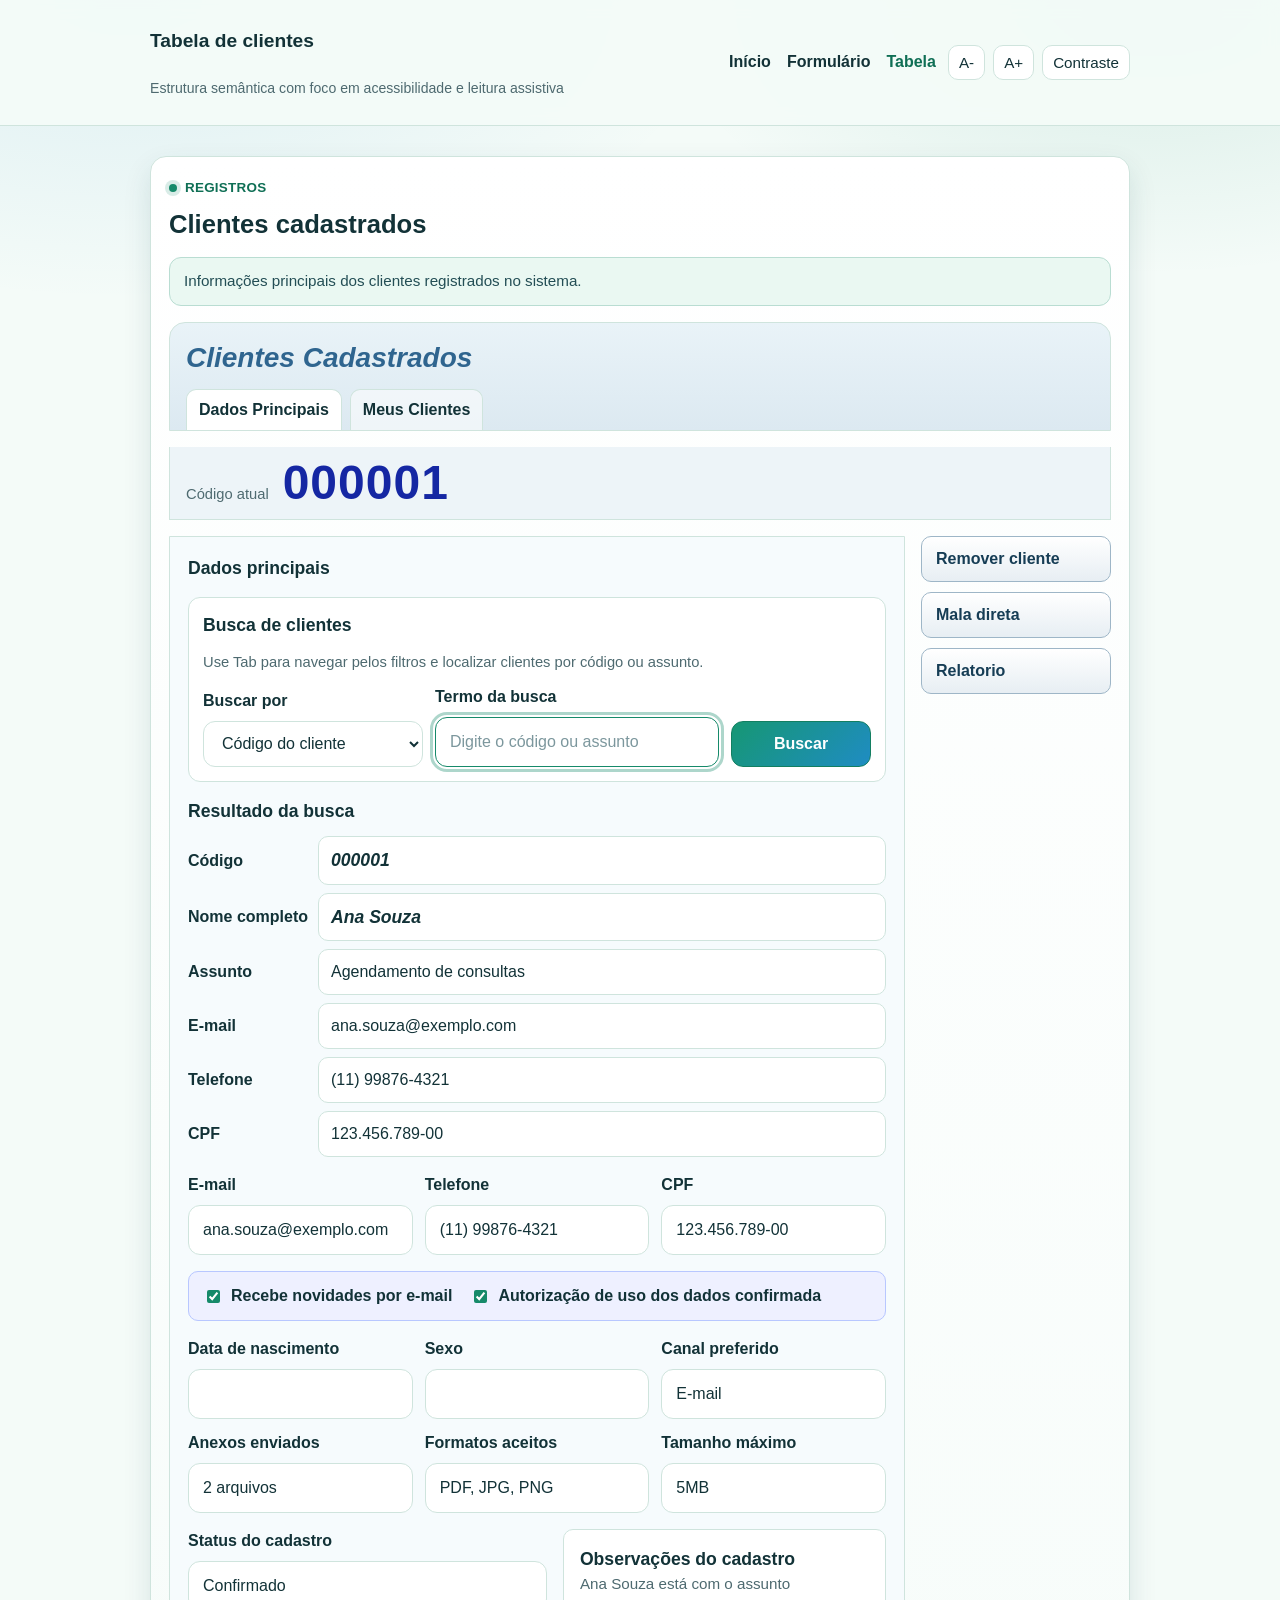
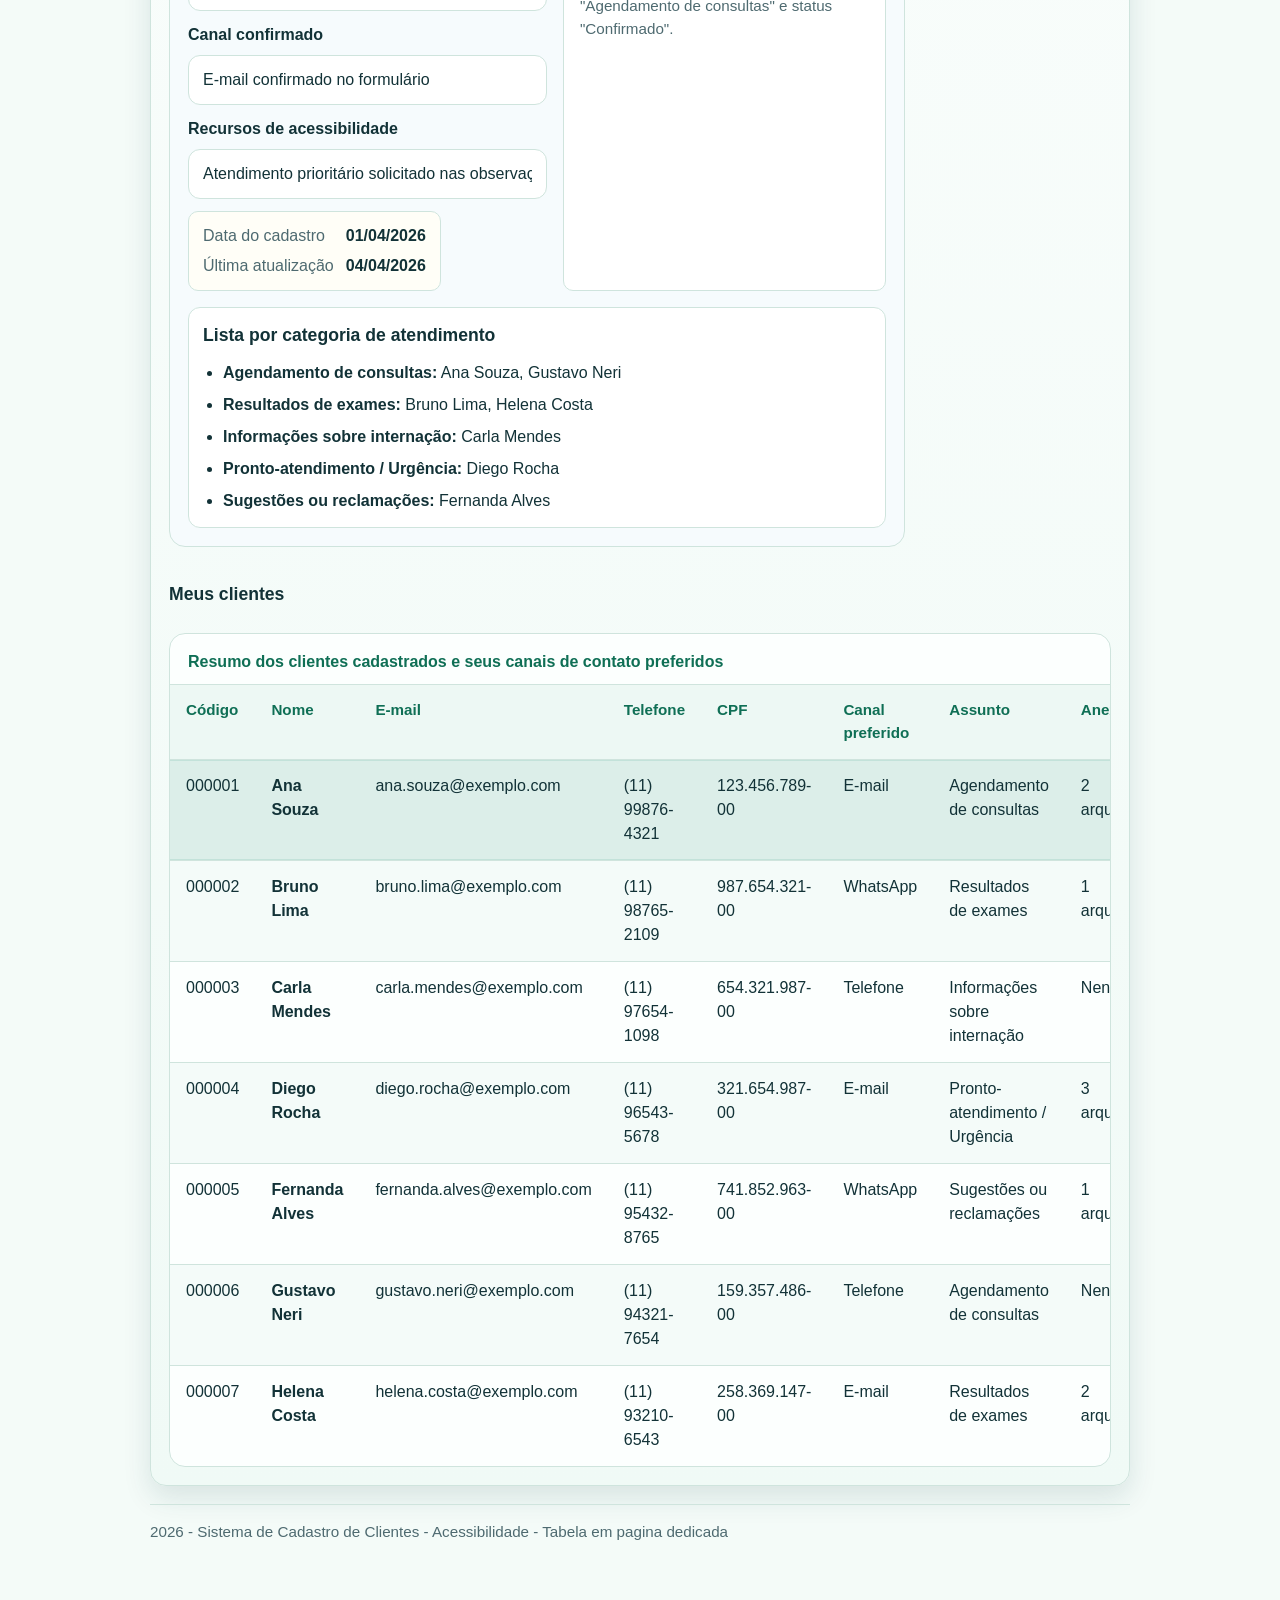
==== commit b12e783d: "Adicionado inicio.html e ajuste de botoes" ====
--- a/tabela.html
+++ b/tabela.html
@@ -22,15 +22,21 @@
           </section>
         </div>
 
-        <nav class="tools" aria-label="Acessos rápidos e recursos de acessibilidade">
-          <a class="nav-item" href="index.html">Página de cadastro</a>
-          <button class="nav-item" id="btn-diminuir" title="Diminuir fonte"
-            aria-label="Diminuir tamanho da fonte">A-</button>
-          <button class="nav-item" id="btn-aumentar" title="Aumentar fonte"
-            aria-label="Aumentar tamanho da fonte">A+</button>
-          <button class="nav-item" id="btn-contraste" title="Alternar modo alto contraste"
-            aria-pressed="false">Contraste</button>
-          <span class="nav-item" aria-disabled="true">Página tabela de registros</span>
+        <nav class="site-nav" aria-label="Navegação principal e recursos de acessibilidade">
+          <ul class="site-nav-links">
+            <li><a class="site-nav-link" href="inicio.html">Início</a></li>
+            <li><a class="site-nav-link" href="index.html">Formulário</a></li>
+            <li><a class="site-nav-link" href="tabela.html" aria-current="page">Tabela</a></li>
+          </ul>
+
+          <div class="site-nav-tools" aria-label="Recursos de acessibilidade">
+            <button class="nav-item" id="btn-diminuir" title="Diminuir fonte"
+              aria-label="Diminuir tamanho da fonte">A-</button>
+            <button class="nav-item" id="btn-aumentar" title="Aumentar fonte"
+              aria-label="Aumentar tamanho da fonte">A+</button>
+            <button class="nav-item" id="btn-contraste" title="Alternar modo alto contraste"
+              aria-pressed="false">Contraste</button>
+          </div>
         </nav>
       </div>
     </div>
@@ -85,6 +91,14 @@
                       <label class="form-label" for="filtro-valor">Termo da busca</label>
                       <input class="form-input" id="filtro-valor" name="filtro-valor" type="search"
                         placeholder="Digite o código ou assunto" aria-describedby="ajuda-busca-clientes" />
+                      <select class="form-input" id="filtro-assunto" name="filtro-assunto" aria-describedby="ajuda-busca-clientes" hidden>
+                        <option value="">Selecione um assunto</option>
+                        <option value="agendamento">Agendamento de consultas</option>
+                        <option value="exames">Resultados de exames</option>
+                        <option value="internacao">Informações sobre internação</option>
+                        <option value="urgencia">Pronto-atendimento / Urgência</option>
+                        <option value="ouvidoria">Sugestões ou reclamações</option>
+                      </select>
                     </div>
                     <div class="form-group table-search-action">
                       <button class="form-button form-button-primary" id="btn-buscar-clientes"
@@ -93,20 +107,35 @@
                   </div>
                 </div>
 
-                <dl class="client-summary">
+                <div class="table-search-results">
+                  <h4 class="section-title section-title-no-margin">Resultado da busca</h4>
+                  <dl class="client-summary">
                   <div class="summary-row summary-row-strong">
                     <dt>Código</dt>
-                    <dd>000001</dd>
+                    <dd id="resultado-codigo">000001</dd>
                   </div>
                   <div class="summary-row summary-row-strong">
                     <dt>Nome completo</dt>
-                    <dd>Ana Souza</dd>
+                    <dd id="resultado-nome">Ana Souza</dd>
                   </div>
                   <div class="summary-row">
                     <dt>Assunto</dt>
-                    <dd>Agendamento de consultas</dd>
-                  </div>
-                </dl>
+                    <dd id="resultado-assunto">Agendamento de consultas</dd>
+                  </div>
+                  <div class="summary-row">
+                    <dt>E-mail</dt>
+                    <dd id="resultado-email">ana.souza@exemplo.com</dd>
+                  </div>
+                  <div class="summary-row">
+                    <dt>Telefone</dt>
+                    <dd id="resultado-telefone">(11) 99876-4321</dd>
+                  </div>
+                  <div class="summary-row">
+                    <dt>CPF</dt>
+                    <dd id="resultado-cpf">123.456.789-00</dd>
+                  </div>
+                  </dl>
+                </div>
 
                 <div class="legacy-grid legacy-grid-top">
                   <div class="form-group">
@@ -216,9 +245,9 @@
               </section>
 
               <aside class="legacy-sidebar" aria-label="Ações do cadastro">
-                <button class="legacy-action" type="button" aria-label="Remover o cliente selecionado">Remover cliente</button>
-                <button class="legacy-action" type="button" aria-label="Criar mala direta para os clientes">Mala direta</button>
-                <button class="legacy-action" type="button" aria-label="Gerar relatório de clientes">Relatorio</button>
+                <button class="legacy-action" id="btn-remover-cliente" type="button" aria-label="Remover o cliente selecionado">Remover cliente</button>
+                <button class="legacy-action" id="btn-mala-direta" type="button" aria-label="Criar mala direta para os clientes">Mala direta</button>
+                <button class="legacy-action" id="btn-relatorio-clientes" type="button" aria-label="Gerar relatório de clientes">Relatorio</button>
               </aside>
             </div>
 
--- a/styles.css
+++ b/styles.css
@@ -81,6 +81,51 @@
   justify-content: flex-end;
 }
 
+.site-nav {
+  display: flex;
+  align-items: center;
+  gap: 12px;
+  margin-left: auto;
+  flex-wrap: wrap;
+  justify-content: flex-end;
+}
+
+.site-nav-links {
+  display: flex;
+  align-items: center;
+  gap: 16px;
+  list-style: none;
+  margin: 0;
+  padding: 0;
+  flex-wrap: wrap;
+}
+
+.site-nav-links li {
+  margin: 0;
+}
+
+.site-nav-link {
+  display: inline-block;
+  padding: 8px 0;
+  color: var(--text);
+  text-decoration: none;
+  font-weight: 700;
+}
+
+.site-nav-link:focus,
+.site-nav-link:hover,
+.site-nav-link[aria-current="page"] {
+  color: var(--brand-strong);
+}
+
+.site-nav-tools {
+  display: flex;
+  gap: 8px;
+  align-items: center;
+  flex-wrap: wrap;
+  justify-content: flex-end;
+}
+
 .nav-item {
   padding: 8px 10px;
   border-radius: 10px;
@@ -529,6 +574,11 @@
   gap: 8px;
 }
 
+.table-search-results {
+  display: grid;
+  gap: 12px;
+}
+
 .summary-row {
   display: grid;
   grid-template-columns: 120px minmax(0, 1fr);
@@ -700,6 +750,19 @@
   background: rgba(31, 140, 195, 0.08);
 }
 
+.data-table tbody tr {
+  cursor: pointer;
+}
+
+.data-table tbody tr.is-selected {
+  background: rgba(22, 138, 106, 0.14);
+}
+
+.data-table tbody tr.is-selected th,
+.data-table tbody tr.is-selected td {
+  box-shadow: inset 0 1px 0 rgba(22, 138, 106, 0.12), inset 0 -1px 0 rgba(22, 138, 106, 0.12);
+}
+
 .status-badge {
   display: inline-flex;
   align-items: center;
@@ -811,6 +874,17 @@
     align-items: flex-start;
   }
 
+  .site-nav {
+    width: 100%;
+    margin-left: 0;
+    justify-content: flex-start;
+  }
+
+  .site-nav-tools {
+    width: 100%;
+    justify-content: flex-start;
+  }
+
   .tools {
     width: 100%;
     justify-content: flex-start;
@@ -827,6 +901,14 @@
 }
 
 @media (max-width: 720px) {
+  .site-nav {
+    align-items: flex-start;
+  }
+
+  .site-nav-links {
+    gap: 12px;
+  }
+
   .form-grid,
   .choice-group {
     grid-template-columns: 1fr;
